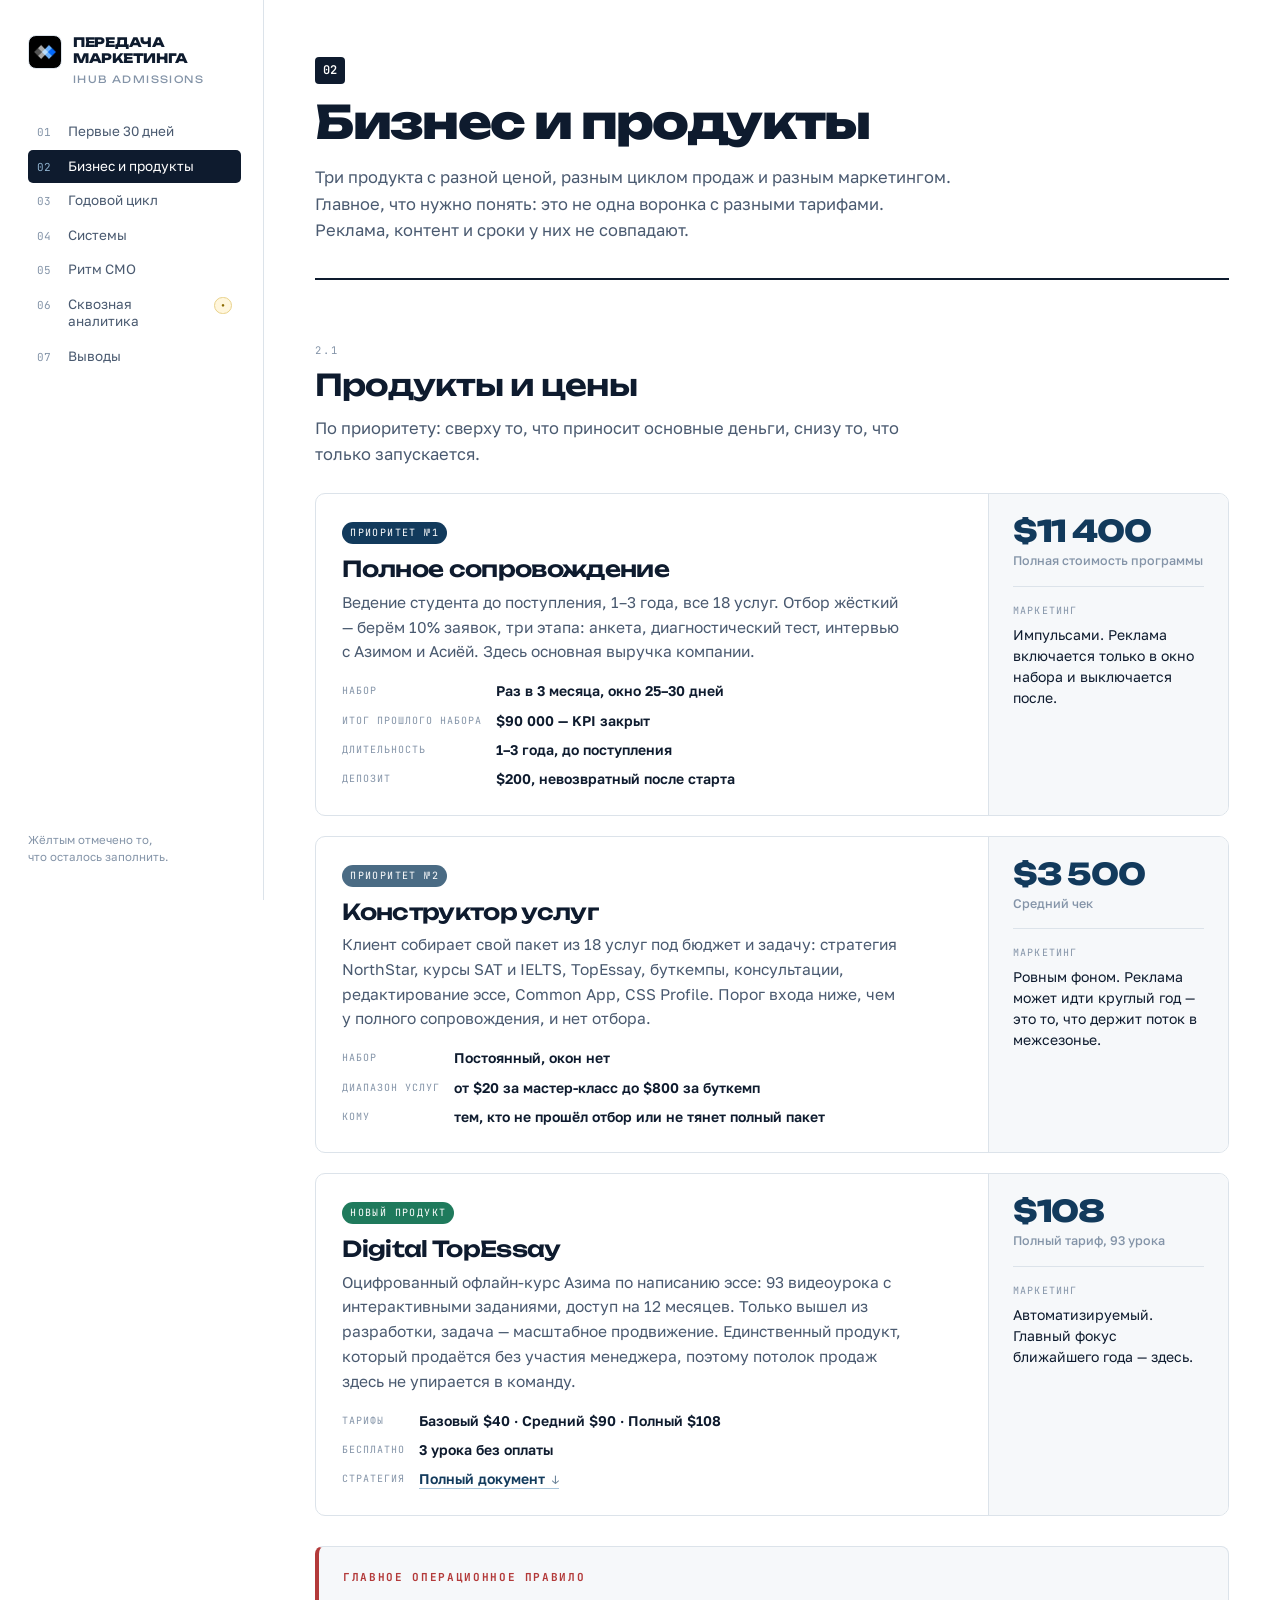
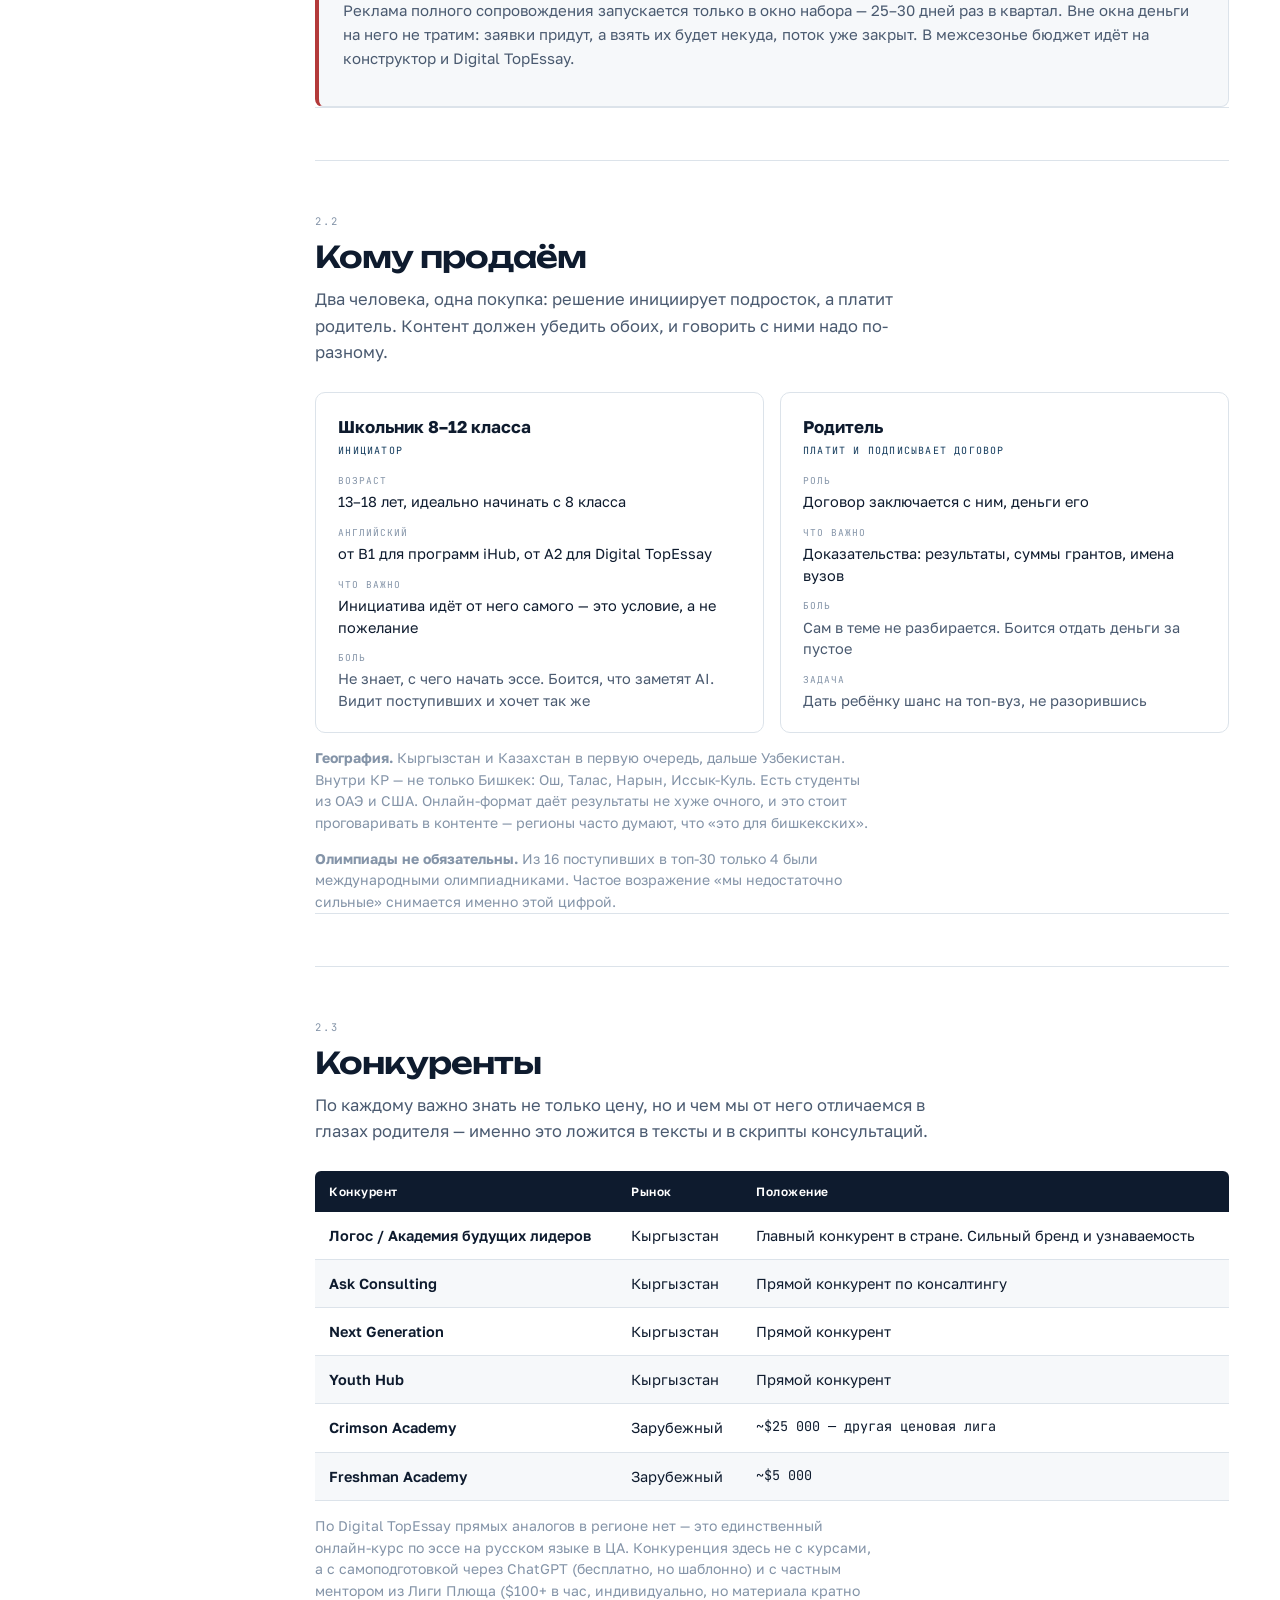
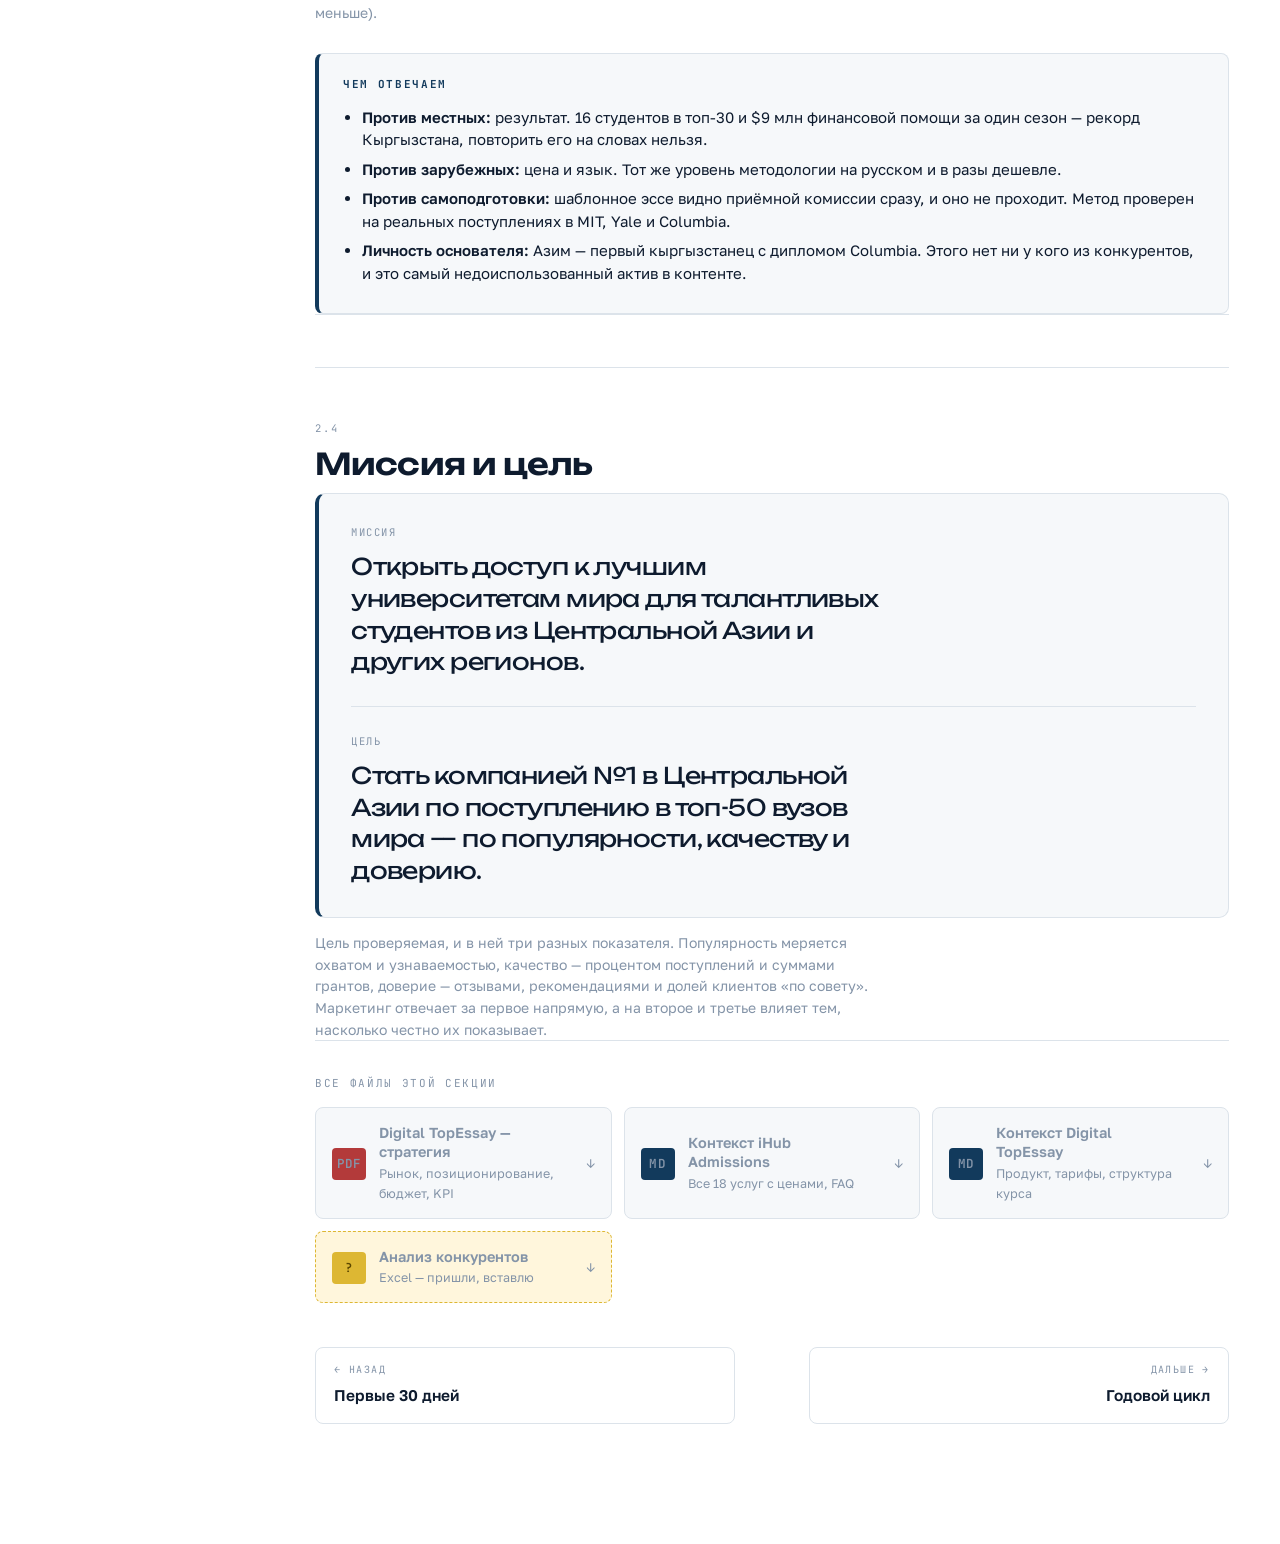
==== pages/2-biznes.html @ f63b1a0d "init commit" ====
<!DOCTYPE html>
<html lang="ru">
<head>
<meta charset="utf-8">
<meta name="viewport" content="width=device-width, initial-scale=1">
<title>Бизнес и продукты — Передача маркетинга iHub</title>
<link rel="preconnect" href="https://fonts.googleapis.com">
<link rel="preconnect" href="https://fonts.gstatic.com" crossorigin>
<link href="https://fonts.googleapis.com/css2?family=Unbounded:wght@400;600;800&family=Golos+Text:wght@400;500;600;700&family=JetBrains+Mono:wght@400;600&display=swap" rel="stylesheet">
<link rel="stylesheet" href="../assets/style.css">
</head>
<body>
<div class="shell">
<aside class="rail" id="rail"></aside>
<main>
<header class="pagehead">
  <span class="sec-num">02</span>
  <h1>Бизнес и продукты</h1>
  <p>Три продукта с разной ценой, разным циклом продаж и разным маркетингом. Главное, что нужно понять: это не одна воронка с разными тарифами. Реклама, контент и сроки у них не совпадают.</p>
</header>

<section class="sub">
  <p class="sub-eyebrow">2.1</p>
  <h2>Продукты и цены</h2>
  <p class="lede">По приоритету: сверху то, что приносит основные деньги, снизу то, что только запускается.</p>

  <div class="prods">

    <article class="prod">
      <div class="prod-main">
        <span class="prod-rank">Приоритет №1</span>
        <h3>Полное сопровождение</h3>
        <p class="prod-what">Ведение студента до поступления, 1–3 года, все 18 услуг. Отбор жёсткий — берём 10% заявок, три этапа: анкета, диагностический тест, интервью с Азимом и Асиёй. Здесь основная выручка компании.</p>
        <dl>
          <dt>Набор</dt><dd>Раз в 3 месяца, окно 25–30 дней</dd>
          <dt>Итог прошлого набора</dt><dd>$90 000 — KPI закрыт</dd>
          <dt>Длительность</dt><dd>1–3 года, до поступления</dd>
          <dt>Депозит</dt><dd>$200, невозвратный после старта</dd>
        </dl>
      </div>
      <aside class="prod-side">
        <div class="prod-price">$11 400<small>Полная стоимость программы</small></div>
        <hr>
        <span class="lbl">Маркетинг</span>
        <p>Импульсами. Реклама включается только в окно набора и выключается после.</p>
      </aside>
    </article>

    <article class="prod">
      <div class="prod-main">
        <span class="prod-rank two">Приоритет №2</span>
        <h3>Конструктор услуг</h3>
        <p class="prod-what">Клиент собирает свой пакет из 18 услуг под бюджет и задачу: стратегия NorthStar, курсы SAT и IELTS, TopEssay, буткемпы, консультации, редактирование эссе, Common App, CSS Profile. Порог входа ниже, чем у полного сопровождения, и нет отбора.</p>
        <dl>
          <dt>Набор</dt><dd>Постоянный, окон нет</dd>
          <dt>Диапазон услуг</dt><dd>от $20 за мастер-класс до $800 за буткемп</dd>
          <dt>Кому</dt><dd>тем, кто не прошёл отбор или не тянет полный пакет</dd>
        </dl>
      </div>
      <aside class="prod-side">
        <div class="prod-price">$3 500<small>Средний чек</small></div>
        <hr>
        <span class="lbl">Маркетинг</span>
        <p>Ровным фоном. Реклама может идти круглый год — это то, что держит поток в межсезонье.</p>
      </aside>
    </article>

    <article class="prod">
      <div class="prod-main">
        <span class="prod-rank three">Новый продукт</span>
        <h3>Digital TopEssay</h3>
        <p class="prod-what">Оцифрованный офлайн-курс Азима по написанию эссе: 93 видеоурока с интерактивными заданиями, доступ на 12 месяцев. Только вышел из разработки, задача — масштабное продвижение. Единственный продукт, который продаётся без участия менеджера, поэтому потолок продаж здесь не упирается в команду.</p>
        <dl>
          <dt>Тарифы</dt><dd>Базовый $40 · Средний $90 · Полный $108</dd>
          <dt>Бесплатно</dt><dd>3 урока без оплаты</dd>
          <dt>Стратегия</dt><dd><a class="fl" href="../files/docs/Digital_Top_Essay_Marketing_Strategy.pdf" download>Полный документ</a></dd>
        </dl>
      </div>
      <aside class="prod-side">
        <div class="prod-price">$108<small>Полный тариф, 93 урока</small></div>
        <hr>
        <span class="lbl">Маркетинг</span>
        <p>Автоматизируемый. Главный фокус ближайшего года — здесь.</p>
      </aside>
    </article>

  </div>

  <div class="callout">
    <h4>Главное операционное правило</h4>
    <p>Реклама полного сопровождения запускается только в окно набора — 25–30 дней раз в квартал. Вне окна деньги на него не тратим: заявки придут, а взять их будет некуда, поток уже закрыт. В межсезонье бюджет идёт на конструктор и Digital TopEssay.</p>
  </div>
</section>

<section class="sub">
  <p class="sub-eyebrow">2.2</p>
  <h2>Кому продаём</h2>
  <p class="lede">Два человека, одна покупка: решение инициирует подросток, а платит родитель. Контент должен убедить обоих, и говорить с ними надо по-разному.</p>

  <div class="aud">
    <div class="aud-card">
      <h4>Школьник 8–12 класса</h4>
      <p class="aud-role">Инициатор</p>
      <dl>
        <dt>Возраст</dt><dd>13–18 лет, идеально начинать с 8 класса</dd>
        <dt>Английский</dt><dd>от B1 для программ iHub, от A2 для Digital TopEssay</dd>
        <dt>Что важно</dt><dd>Инициатива идёт от него самого — это условие, а не пожелание</dd>
        <dt>Боль</dt><dd><em>Не знает, с чего начать эссе. Боится, что заметят AI. Видит поступивших и хочет так же</em></dd>
      </dl>
    </div>

    <div class="aud-card">
      <h4>Родитель</h4>
      <p class="aud-role">Платит и подписывает договор</p>
      <dl>
        <dt>Роль</dt><dd>Договор заключается с ним, деньги его</dd>
        <dt>Что важно</dt><dd>Доказательства: результаты, суммы грантов, имена вузов</dd>
        <dt>Боль</dt><dd><em>Сам в теме не разбирается. Боится отдать деньги за пустое</em></dd>
        <dt>Задача</dt><dd><em>Дать ребёнку шанс на топ-вуз, не разорившись</em></dd>
      </dl>
    </div>

  </div>

  <p class="note"><b>География.</b> Кыргызстан и Казахстан в первую очередь, дальше Узбекистан. Внутри КР — не только Бишкек: Ош, Талас, Нарын, Иссык-Куль. Есть студенты из ОАЭ и США. Онлайн-формат даёт результаты не хуже очного, и это стоит проговаривать в контенте — регионы часто думают, что «это для бишкекских».</p>

  <p class="note"><b>Олимпиады не обязательны.</b> Из 16 поступивших в топ-30 только 4 были международными олимпиадниками. Частое возражение «мы недостаточно сильные» снимается именно этой цифрой.</p>
</section>

<section class="sub">
  <p class="sub-eyebrow">2.3</p>
  <h2>Конкуренты</h2>
  <p class="lede">По каждому важно знать не только цену, но и чем мы от него отличаемся в глазах родителя — именно это ложится в тексты и в скрипты консультаций.</p>

  <table class="tbl">
    <thead><tr><th>Конкурент</th><th>Рынок</th><th>Положение</th></tr></thead>
    <tbody>
      <tr><td>Логос / Академия будущих лидеров</td><td>Кыргызстан</td><td>Главный конкурент в стране. Сильный бренд и узнаваемость</td></tr>
      <tr><td>Ask Consulting</td><td>Кыргызстан</td><td>Прямой конкурент по консалтингу</td></tr>
      <tr><td>Next Generation</td><td>Кыргызстан</td><td>Прямой конкурент</td></tr>
      <tr><td>Youth Hub</td><td>Кыргызстан</td><td>Прямой конкурент</td></tr>
      <tr><td>Crimson Academy</td><td>Зарубежный</td><td class="mono">~$25 000 — другая ценовая лига</td></tr>
      <tr><td>Freshman Academy</td><td>Зарубежный</td><td class="mono">~$5 000</td></tr>
    </tbody>
  </table>

  <p class="note">По Digital TopEssay прямых аналогов в регионе нет — это единственный онлайн-курс по эссе на русском языке в ЦА. Конкуренция здесь не с курсами, а с самоподготовкой через ChatGPT (бесплатно, но шаблонно) и с частным ментором из Лиги Плюща ($100+ в час, индивидуально, но материала кратно меньше).</p>

  <div class="callout ask">
    <h4>Чем отвечаем</h4>
    <ul>
      <li><b>Против местных:</b> результат. 16 студентов в топ-30 и $9 млн финансовой помощи за один сезон — рекорд Кыргызстана, повторить его на словах нельзя.</li>
      <li><b>Против зарубежных:</b> цена и язык. Тот же уровень методологии на русском и в разы дешевле.</li>
      <li><b>Против самоподготовки:</b> шаблонное эссе видно приёмной комиссии сразу, и оно не проходит. Метод проверен на реальных поступлениях в MIT, Yale и Columbia.</li>
      <li><b>Личность основателя:</b> Азим — первый кыргызстанец с дипломом Columbia. Этого нет ни у кого из конкурентов, и это самый недоиспользованный актив в контенте.</li>
    </ul>
  </div>
</section>

<section class="sub">
  <p class="sub-eyebrow">2.4</p>
  <h2>Миссия и цель</h2>

  <div class="mission">
    <span class="lbl">Миссия</span>
    <p>Открыть доступ к лучшим университетам мира для талантливых студентов из Центральной Азии и других регионов.</p>
    <span class="lbl">Цель</span>
    <p>Стать компанией №1 в Центральной Азии по поступлению в топ-50 вузов мира — по популярности, качеству и доверию.</p>
  </div>

  <p class="note">Цель проверяемая, и в ней три разных показателя. Популярность меряется охватом и узнаваемостью, качество — процентом поступлений и суммами грантов, доверие — отзывами, рекомендациями и долей клиентов «по совету». Маркетинг отвечает за первое напрямую, а на второе и третье влияет тем, насколько честно их показывает.</p>
</section>

<div class="files">
  <p class="files-head">Все файлы этой секции</p>
  <div class="file-grid">
    <a class="file-card" href="../files/docs/Digital_Top_Essay_Marketing_Strategy.pdf" download>
      <span class="file-ext pdf">pdf</span>
      <span><b>Digital TopEssay — стратегия</b><span>Рынок, позиционирование, бюджет, KPI</span></span>
      <span class="file-arrow">↓</span>
    </a>
    <a class="file-card" href="../files/docs/iHub_Admissions_Context.md" download>
      <span class="file-ext">md</span>
      <span><b>Контекст iHub Admissions</b><span>Все 18 услуг с ценами, FAQ</span></span>
      <span class="file-arrow">↓</span>
    </a>
    <a class="file-card" href="../files/docs/Digital_TopEssay_Context.md" download>
      <span class="file-ext">md</span>
      <span><b>Контекст Digital TopEssay</b><span>Продукт, тарифы, структура курса</span></span>
      <span class="file-arrow">↓</span>
    </a>
    <span class="file-card missing">
      <span class="file-ext">?</span>
      <span><b>Анализ конкурентов</b><span>Excel — пришли, вставлю</span></span>
      <span class="file-arrow">↓</span>
    </span>
  </div>
</div>

<div class="pagenav" id="pagenav"></div>
</main>
</div>
<script src="../assets/nav.js"></script>
</body>
</html>
---- assets/style.css ----
:root{
  --paper:#FFFFFF;
  --paper-card:#F6F8FA;
  --ink:#0E1B2E;
  --ink-soft:#4A5A70;
  --ink-faint:#8494A8;
  --rule:#DCE3EA;
  --signal:#F2B705;
  --signal-bg:#FFF6DC;
  --deep:#123A5C;
  --stop:#B33A3A;
  --ok:#1F7A5C;
}
*{box-sizing:border-box}
html{scroll-behavior:smooth}
body{
  margin:0;
  background:var(--paper);
  color:var(--ink);
  font-family:"Golos Text",system-ui,sans-serif;
  font-size:16px;
  line-height:1.6;
  -webkit-font-smoothing:antialiased;
}
@media (prefers-reduced-motion:reduce){html{scroll-behavior:auto}*{transition:none!important}}

/* ---------- layout ---------- */
.shell{display:grid;grid-template-columns:264px minmax(0,1fr);gap:0;max-width:1320px;margin:0 auto}

/* ---------- rail ---------- */
.rail{
  position:sticky;top:0;align-self:start;height:100vh;
  padding:34px 22px 34px 28px;
  border-right:1px solid var(--rule);
  display:flex;flex-direction:column;
}
.rail-mark{display:flex;align-items:flex-start;gap:11px}
.rail-logo{
  width:34px;height:34px;border-radius:8px;flex:none;margin-top:1px;
  border:1px solid var(--rule);
  background-color:var(--paper-card);
  background-image:url("[data-uri]");
  background-size:cover;background-position:center;background-repeat:no-repeat;
}
.rail-word{
  font-family:"Unbounded",sans-serif;font-weight:800;font-size:13px;
  letter-spacing:-.02em;line-height:1.25;text-transform:uppercase;min-width:0;
}
.rail-word span{display:block;color:var(--ink-faint);font-weight:400;font-size:10px;letter-spacing:.14em;margin-top:6px}
.rail-nav{margin-top:30px;display:flex;flex-direction:column;gap:1px;overflow-y:auto}
.rail-nav a{
  display:grid;grid-template-columns:22px 1fr auto;align-items:baseline;gap:9px;
  padding:8px 9px;border-radius:5px;text-decoration:none;color:var(--ink-soft);
  font-size:13.5px;line-height:1.3;transition:background .15s,color .15s;
}
.rail-nav a:hover{background:#EDF1F5;color:var(--ink)}
.rail-nav a.on{background:var(--ink);color:#fff}
.rail-nav a.on .rn-num{color:#8FB2CE}
.rail-nav a.on .rn-todo{background:var(--signal);color:var(--ink)}
.rn-num{font-family:"JetBrains Mono",monospace;font-size:11px;color:var(--ink-faint)}
.rn-todo{
  font-family:"JetBrains Mono",monospace;font-size:10px;font-weight:600;
  background:var(--signal-bg);color:#8A6A00;border:1px solid #E8D18A;
  padding:1px 5px;border-radius:20px;white-space:nowrap;
}
.rail-foot{margin-top:auto;padding-top:20px;font-size:11.5px;color:var(--ink-faint);line-height:1.5}

/* ---------- main ---------- */
main{padding:0 clamp(20px,4vw,64px) 120px;min-width:0}

/* ---------- masthead ---------- */
.masthead{padding:64px 0 40px;border-bottom:2px solid var(--ink)}
.eyebrow{
  font-family:"JetBrains Mono",monospace;font-size:11px;letter-spacing:.18em;
  text-transform:uppercase;color:var(--ink-faint);
}
.masthead h1{
  font-family:"Unbounded",sans-serif;font-weight:800;
  font-size:clamp(30px,5.2vw,58px);line-height:1.02;letter-spacing:-.035em;
  margin:16px 0 0;max-width:16ch;
}
.masthead h1 em{font-style:normal;color:var(--deep)}
.masthead-lede{margin:22px 0 0;max-width:62ch;font-size:17px;color:var(--ink-soft)}
.meta{
  margin-top:34px;display:flex;flex-wrap:wrap;gap:0;
  border-top:1px solid var(--rule);
}
.meta div{
  flex:1 1 150px;padding:14px 18px 4px 0;
}
.meta dt{font-family:"JetBrains Mono",monospace;font-size:10px;letter-spacing:.14em;text-transform:uppercase;color:var(--ink-faint)}
.meta dd{margin:5px 0 0;font-weight:600;font-size:14.5px}

/* ---------- sections ---------- */
section{padding:66px 0;border-bottom:1px solid var(--rule)}
.sec-head{display:flex;align-items:flex-start;gap:18px;margin-bottom:12px}
.sec-num{
  font-family:"JetBrains Mono",monospace;font-size:12px;font-weight:600;
  color:#fff;background:var(--ink);border-radius:4px;padding:4px 8px;margin-top:8px;flex:none;
}
.sec-head h2{
  font-family:"Unbounded",sans-serif;font-weight:600;
  font-size:clamp(23px,3.2vw,34px);line-height:1.12;letter-spacing:-.03em;margin:0;
}
.sec-sub{max-width:64ch;color:var(--ink-soft);margin:0 0 40px 62px;font-size:16.5px}
@media(max-width:640px){.sec-sub{margin-left:0}}

/* ---------- weeks ---------- */
.weeks{border-top:1px solid var(--rule)}
.week{
  display:grid;grid-template-columns:132px minmax(0,1fr);gap:28px;
  padding:30px 0;border-bottom:1px solid var(--rule);
}
.week-tag{position:sticky;top:34px;align-self:start}
.week-tag b{
  display:block;font-family:"Unbounded",sans-serif;font-weight:800;
  font-size:34px;line-height:1;letter-spacing:-.04em;color:var(--deep);
}
.week-tag span{
  display:block;margin-top:6px;font-family:"JetBrains Mono",monospace;
  font-size:10.5px;letter-spacing:.12em;text-transform:uppercase;color:var(--ink-faint);
}
.week h3{
  font-family:"Golos Text",sans-serif;font-weight:700;font-size:20px;
  letter-spacing:-.01em;margin:0 0 4px;
}
.week-goal{margin:0 0 18px;color:var(--ink-soft);font-size:15.5px}
.task{
  display:grid;grid-template-columns:20px minmax(0,1fr);gap:12px;
  padding:11px 0;border-top:1px dotted var(--rule);
}
.task:first-of-type{border-top:1px solid var(--rule)}
.box{
  width:15px;height:15px;border:1.5px solid var(--ink-faint);border-radius:3px;
  margin-top:5px;background:var(--paper-card);
}
.task b{display:block;font-weight:600;font-size:15.5px;line-height:1.45}
.task p{margin:3px 0 0;font-size:14.5px;color:var(--ink-soft);line-height:1.5}

/* ---------- callouts ---------- */
.callout{
  margin:30px 0 0;padding:22px 24px;border-radius:8px;
  background:var(--paper-card);border:1px solid var(--rule);
  border-left:4px solid var(--stop);
}
.callout.ask{border-left-color:var(--deep)}
.callout h4{
  font-family:"JetBrains Mono",monospace;font-size:11px;letter-spacing:.15em;
  text-transform:uppercase;margin:0 0 12px;color:var(--stop);
}
.callout.ask h4{color:var(--deep)}
.callout ul{margin:0;padding-left:19px}
.callout li{margin:7px 0;font-size:15px;line-height:1.5}
.callout li b{font-weight:600}
.callout>p{margin:0 0 14px;font-size:15px;color:var(--ink-soft)}

/* ---------- who-to-ask table ---------- */
.ask-table{width:100%;border-collapse:collapse;margin-top:4px;font-size:14.5px}
.ask-table th{
  text-align:left;font-family:"JetBrains Mono",monospace;font-size:10px;
  letter-spacing:.13em;text-transform:uppercase;color:var(--ink-faint);
  font-weight:400;padding:0 12px 8px 0;border-bottom:1px solid var(--rule);
}
.ask-table td{padding:10px 12px 10px 0;border-bottom:1px dotted var(--rule);vertical-align:top}
.ask-table td:first-child{font-weight:600;width:44%}

/* ---------- downloads ---------- */
.files{margin:34px 0 0}
.files-head{
  font-family:"JetBrains Mono",monospace;font-size:11px;letter-spacing:.15em;
  text-transform:uppercase;color:var(--ink-faint);margin:0 0 14px;
}
.file-grid{display:grid;grid-template-columns:repeat(auto-fill,minmax(268px,1fr));gap:12px}
.file-card{
  display:grid;grid-template-columns:34px minmax(0,1fr) 20px;align-items:center;gap:13px;
  padding:14px 16px;border:1px solid var(--rule);border-radius:8px;
  background:var(--paper-card);text-decoration:none;color:var(--ink);
  transition:border-color .15s,background .15s,transform .15s;
}
.file-card:hover{border-color:var(--deep);background:#fff;transform:translateY(-1px)}
.file-ext{
  font-family:"JetBrains Mono",monospace;font-size:9.5px;font-weight:600;
  text-transform:uppercase;color:#fff;background:var(--deep);
  border-radius:4px;padding:6px 0;text-align:center;letter-spacing:.03em;
}
.file-ext.img{background:#1F7A5C}
.file-ext.sheet{background:#2E6E3F}
.file-ext.pdf{background:#B33A3A}
.file-card b{display:block;font-weight:600;font-size:14.5px;line-height:1.3}
.file-card span{display:block;font-size:12.5px;color:var(--ink-faint);margin-top:2px}
.file-arrow{font-size:15px;color:var(--ink-faint);text-align:right}
.file-card:hover .file-arrow{color:var(--deep)}
.file-card.missing{border-style:dashed;border-color:#DDB733;background:var(--signal-bg);pointer-events:none}
.file-card.missing .file-ext{background:#DDB733;color:#5C4700}

/* ---------- shots ---------- */
.shots{display:grid;grid-template-columns:repeat(auto-fill,minmax(300px,1fr));gap:20px;margin-top:16px}
.shot{border:1px solid var(--rule);border-radius:8px;overflow:hidden;background:var(--paper-card)}
.shot img{display:block;width:100%;height:auto}
.shot-empty{
  aspect-ratio:16/10;display:flex;align-items:center;justify-content:center;
  background:var(--signal-bg);border-bottom:1px dashed #DDB733;
  font-family:"JetBrains Mono",monospace;font-size:11.5px;color:#8A6A00;text-align:center;padding:16px;
}
.shot-cap{padding:12px 14px}
.shot-cap b{display:block;font-size:14.5px;font-weight:600}
.shot-cap span{display:block;font-size:13px;color:var(--ink-soft);margin-top:3px;line-height:1.45}

/* ---------- placeholder ---------- */
.fill{
  background:var(--signal-bg);border:1px dashed #DDB733;border-radius:4px;
  padding:1px 7px;font-family:"JetBrains Mono",monospace;font-size:12.5px;
  color:#7A5D00;white-space:nowrap;
}

/* ---------- coming ---------- */
.coming{
  padding:40px 0 10px;color:var(--ink-faint);font-size:15px;
}
.coming ol{margin:14px 0 0;padding-left:20px;columns:2;column-gap:40px}
.coming li{margin:6px 0;break-inside:avoid}
@media(max-width:760px){.coming ol{columns:1}}

@media(max-width:900px){
  .shell{grid-template-columns:1fr}
  .rail{position:static;height:auto;border-right:0;border-bottom:1px solid var(--rule)}
  .rail-nav{max-height:none}
  .week{grid-template-columns:1fr;gap:14px}
  .week-tag{position:static;display:flex;align-items:baseline;gap:10px}
  .week-tag b{font-size:26px}
  .week-tag span{margin-top:0}
}
a:focus-visible,.rail-nav a:focus-visible{outline:2.5px solid var(--deep);outline-offset:2px}

/* ---------- page footer nav ---------- */
.pagenav{display:flex;justify-content:space-between;gap:16px;padding:44px 0 0;flex-wrap:wrap}
.pagenav a{
  display:block;max-width:46%;text-decoration:none;color:var(--ink);
  border:1px solid var(--rule);border-radius:8px;padding:14px 18px;
  transition:border-color .15s,transform .15s;flex:1 1 220px;
}
.pagenav a:hover{border-color:var(--deep);transform:translateY(-1px)}
.pagenav a span{
  display:block;font-family:"JetBrains Mono",monospace;font-size:10px;
  letter-spacing:.14em;text-transform:uppercase;color:var(--ink-faint);margin-bottom:5px;
}
.pagenav a b{font-family:"Golos Text",sans-serif;font-weight:600;font-size:15.5px}
.pagenav .nx{text-align:right;margin-left:auto}
@media(max-width:640px){.pagenav a{max-width:100%}}

/* ---------- page header (inner pages) ---------- */
.pagehead{padding:56px 0 34px;border-bottom:2px solid var(--ink);margin-bottom:10px}
.pagehead .sec-num{display:inline-block;margin:0 0 14px}
.pagehead h1{
  font-family:"Unbounded",sans-serif;font-weight:800;
  font-size:clamp(27px,4.4vw,46px);line-height:1.05;letter-spacing:-.035em;margin:0;max-width:18ch;
}
.pagehead p{margin:18px 0 0;max-width:64ch;font-size:16.5px;color:var(--ink-soft)}

/* ---------- draft state ---------- */
.draft{
  margin:44px 0;padding:30px 28px;border:1px dashed #DDB733;border-radius:10px;
  background:var(--signal-bg);
}
.draft h4{
  font-family:"JetBrains Mono",monospace;font-size:11px;letter-spacing:.15em;
  text-transform:uppercase;margin:0 0 12px;color:#8A6A00;
}
.draft p{margin:0 0 12px;font-size:15.5px;color:#5C4700;max-width:60ch}
.draft ul{margin:0;padding-left:19px}
.draft li{margin:6px 0;font-size:15px;color:#5C4700}


/* ---------- inline file links ---------- */
.fl{
  display:inline;color:var(--deep);text-decoration:none;
  border-bottom:1.5px solid #A8C4DA;padding-bottom:.5px;font-weight:600;
  transition:border-color .15s,background .15s;
}
.fl:hover{border-bottom-color:var(--deep);background:#EAF2F8}
.fl::after{
  content:" ↓";font-family:"JetBrains Mono",monospace;font-size:.82em;
  opacity:.65;letter-spacing:-.02em;
}
.fl.soon{
  color:#8A6A00;border-bottom:1.5px dashed #DDB733;cursor:default;
}
.fl.soon:hover{background:var(--signal-bg)}
.fl.soon::after{content:" ·"}

/* ---------- product cards ---------- */
.prods{display:grid;gap:20px;margin-top:8px}
.prod{
  display:grid;grid-template-columns:minmax(0,1fr) 240px;gap:0;
  border:1px solid var(--rule);border-radius:10px;overflow:hidden;background:#fff;
}
.prod-main{padding:24px 26px}
.prod-side{background:var(--paper-card);border-left:1px solid var(--rule);padding:22px 24px}
.prod-rank{
  font-family:"JetBrains Mono",monospace;font-size:10px;letter-spacing:.14em;
  text-transform:uppercase;color:#fff;background:var(--deep);
  display:inline-block;padding:3px 8px;border-radius:20px;margin-bottom:12px;
}
.prod-rank.two{background:#4A6B84}
.prod-rank.three{background:var(--ok)}
.prod h3{
  font-family:"Unbounded",sans-serif;font-weight:600;font-size:22px;
  letter-spacing:-.03em;margin:0 0 8px;line-height:1.15;
}
.prod-what{margin:0 0 16px;color:var(--ink-soft);font-size:15.5px;max-width:56ch}
.prod dl{margin:0;display:grid;grid-template-columns:auto 1fr;gap:7px 14px;font-size:14px}
.prod dt{font-family:"JetBrains Mono",monospace;font-size:10px;letter-spacing:.1em;text-transform:uppercase;color:var(--ink-faint);padding-top:3px}
.prod dd{margin:0;font-weight:600}
.prod-price{
  font-family:"Unbounded",sans-serif;font-weight:800;font-size:30px;
  letter-spacing:-.04em;line-height:1;color:var(--deep);
}
.prod-price small{display:block;font-family:"Golos Text",sans-serif;font-weight:500;font-size:12.5px;color:var(--ink-faint);letter-spacing:0;margin-top:6px;line-height:1.4}
.prod-side hr{border:0;border-top:1px solid var(--rule);margin:16px 0}
.prod-side .lbl{font-family:"JetBrains Mono",monospace;font-size:10px;letter-spacing:.12em;text-transform:uppercase;color:var(--ink-faint);display:block;margin-bottom:5px}
.prod-side p{margin:0;font-size:14px;line-height:1.5}
@media(max-width:820px){.prod{grid-template-columns:1fr}.prod-side{border-left:0;border-top:1px solid var(--rule)}}

/* ---------- generic table ---------- */
.tbl{width:100%;border-collapse:collapse;font-size:14.5px;margin-top:10px}
.tbl th{
  text-align:left;background:var(--ink);color:#fff;font-weight:600;font-size:12px;
  letter-spacing:.04em;padding:11px 14px;
}
.tbl th:first-child{border-radius:6px 0 0 0}
.tbl th:last-child{border-radius:0 6px 0 0}
.tbl td{padding:12px 14px;border-bottom:1px solid var(--rule);vertical-align:top}
.tbl tbody tr:nth-child(even){background:var(--paper-card)}
.tbl td:first-child{font-weight:600}
.tbl .mono{font-family:"JetBrains Mono",monospace;font-size:13.5px;white-space:nowrap}

/* ---------- audience ---------- */
.aud{display:grid;grid-template-columns:repeat(auto-fit,minmax(260px,1fr));gap:16px;margin-top:8px}
.aud-card{border:1px solid var(--rule);border-radius:10px;padding:20px 22px;background:#fff}
.aud-card h4{font-family:"Golos Text",sans-serif;font-size:17px;font-weight:700;margin:0 0 3px}
.aud-role{font-family:"JetBrains Mono",monospace;font-size:10px;letter-spacing:.12em;text-transform:uppercase;color:var(--deep);margin:0 0 14px}
.aud-card dl{margin:0}
.aud-card dt{font-family:"JetBrains Mono",monospace;font-size:9.5px;letter-spacing:.1em;text-transform:uppercase;color:var(--ink-faint);margin-top:12px}
.aud-card dd{margin:3px 0 0;font-size:14.5px;line-height:1.5}
.aud-card dd em{font-style:normal;color:var(--ink-soft)}

/* ---------- mission ---------- */
.mission{
  border:1px solid var(--rule);border-left:4px solid var(--deep);border-radius:10px;
  padding:30px 32px;background:var(--paper-card);margin-top:8px;
}
.mission .lbl{font-family:"JetBrains Mono",monospace;font-size:10.5px;letter-spacing:.15em;text-transform:uppercase;color:var(--ink-faint);display:block;margin-bottom:10px}
.mission p{
  font-family:"Unbounded",sans-serif;font-weight:400;font-size:clamp(17px,2.4vw,23px);
  line-height:1.38;letter-spacing:-.025em;margin:0;max-width:26ch;
}
.mission p + .lbl{margin-top:28px;padding-top:26px;border-top:1px solid var(--rule)}

/* ---------- sub-sections on inner pages ---------- */
.sub{padding:52px 0 0}
.sub + .sub{border-top:1px solid var(--rule);margin-top:52px}
.sub-eyebrow{
  font-family:"JetBrains Mono",monospace;font-size:10.5px;letter-spacing:.16em;
  text-transform:uppercase;color:var(--ink-faint);margin:0 0 10px;
}
.sub h2{
  font-family:"Unbounded",sans-serif;font-weight:600;font-size:clamp(21px,2.9vw,30px);
  line-height:1.14;letter-spacing:-.03em;margin:0 0 12px;
}
.sub > p.lede{margin:0 0 26px;max-width:64ch;font-size:16.5px;color:var(--ink-soft)}
.note{margin:14px 0 0;font-size:14px;color:var(--ink-faint);max-width:62ch;line-height:1.55}

/* ---------- intake cycle ---------- */
.cycle{margin-top:8px;border:1px solid var(--rule);border-radius:10px;overflow:hidden}
.cyc-row{display:grid;grid-template-columns:150px minmax(0,1fr);gap:0;border-top:1px solid var(--rule)}
.cyc-row:first-child{border-top:0}
.cyc-row.now{background:var(--signal-bg)}
.cyc-when{
  padding:16px 18px;border-right:1px solid var(--rule);background:var(--paper-card);
}
.cyc-row.now .cyc-when{background:#FDF0C7}
.cyc-when b{display:block;font-family:"JetBrains Mono",monospace;font-size:14px;font-weight:600;letter-spacing:-.01em}
.cyc-when span{display:block;font-size:11.5px;color:var(--ink-faint);margin-top:3px}
.cyc-body{padding:16px 20px;display:flex;align-items:center;gap:12px;flex-wrap:wrap}
.cyc-body b{font-size:15.5px;font-weight:600}
.cyc-body p{margin:0;font-size:14.5px;color:var(--ink-soft);flex:1 1 260px}
.tag-now{
  font-family:"JetBrains Mono",monospace;font-size:9.5px;letter-spacing:.12em;
  text-transform:uppercase;background:var(--signal);color:#4A3900;
  padding:3px 8px;border-radius:20px;font-weight:600;
}

/* ---------- phases ---------- */
.phases{display:grid;grid-template-columns:repeat(auto-fit,minmax(190px,1fr));gap:0;margin-top:8px;border:1px solid var(--rule);border-radius:10px;overflow:hidden}
.phase{padding:20px 22px;border-left:1px solid var(--rule)}
.phase:first-child{border-left:0}
.phase-n{
  font-family:"JetBrains Mono",monospace;font-size:10px;letter-spacing:.14em;
  text-transform:uppercase;color:var(--deep);display:block;margin-bottom:9px;
}
.phase b{display:block;font-size:16px;font-weight:700;margin-bottom:5px;line-height:1.25}
.phase p{margin:0;font-size:14px;color:var(--ink-soft);line-height:1.5}
@media(max-width:820px){.phase{border-left:0;border-top:1px solid var(--rule)}.phase:first-child{border-top:0}}

/* ---------- charts ---------- */
.charts{display:grid;grid-template-columns:repeat(auto-fit,minmax(340px,1fr));gap:20px;margin-top:8px}
.chart-card{border:1px solid var(--rule);border-radius:10px;padding:22px 24px 18px;background:#fff}
.chart-card h4{font-family:"Golos Text",sans-serif;font-size:16px;font-weight:700;margin:0 0 3px}
.chart-card .cap{margin:0 0 16px;font-size:13px;color:var(--ink-faint)}
.chart-card svg{width:100%;height:auto;display:block}
.gl{stroke:var(--rule);stroke-width:1}
.gt{fill:var(--ink-faint);font-family:"JetBrains Mono",monospace;font-size:10px}
.xt{fill:var(--ink-soft);font-family:"Golos Text",sans-serif;font-size:11px;font-weight:500}
.bar{fill:var(--deep)}
.bar.hi{fill:var(--ok)}
.bv{fill:var(--ink);font-family:"JetBrains Mono",monospace;font-size:10.5px;font-weight:600}
.ln{fill:none;stroke:var(--ok);stroke-width:2.5;stroke-linejoin:round;stroke-linecap:round}
.dot{fill:#fff;stroke:var(--ok);stroke-width:2.5}

/* ---------- seasonality index ---------- */
.idx{display:grid;grid-template-columns:repeat(auto-fit,minmax(150px,1fr));gap:14px;margin-top:8px}
.idx-card{border:1px solid var(--rule);border-radius:10px;padding:18px 20px;background:#fff;text-align:center}
.idx-card.best{border-color:var(--ok);background:#F1F9F5}
.idx-card.worst{border-color:#D9A0A0;background:#FDF3F3}
.idx-season{font-family:"JetBrains Mono",monospace;font-size:10.5px;letter-spacing:.14em;text-transform:uppercase;color:var(--ink-faint);display:block;margin-bottom:10px}
.idx-val{font-family:"Unbounded",sans-serif;font-weight:800;font-size:33px;letter-spacing:-.04em;line-height:1;color:var(--deep)}
.idx-card.best .idx-val{color:var(--ok)}
.idx-card.worst .idx-val{color:var(--stop)}
.idx-note{display:block;margin-top:9px;font-size:12.5px;color:var(--ink-soft);line-height:1.4}

/* ---------- tile grid ---------- */
.grp{padding:46px 0 0}
.grp + .grp{margin-top:10px}
.grp-head{display:flex;align-items:baseline;gap:12px;margin-bottom:18px}
.grp-head h2{
  font-family:"Unbounded",sans-serif;font-weight:600;font-size:clamp(18px,2.4vw,24px);
  letter-spacing:-.03em;margin:0;
}
.grp-count{font-family:"JetBrains Mono",monospace;font-size:11px;color:var(--ink-faint)}

.tiles{padding-bottom: 30px; display:grid;grid-template-columns:repeat(auto-fill,minmax(132px,1fr));gap:12px}
.tile{
  display:flex;flex-direction:column;align-items:center;justify-content:flex-start;
  gap:11px;padding:18px 12px 14px;border:1px solid var(--rule);border-radius:10px;
  background:#fff;text-decoration:none;color:var(--ink);text-align:center;
  transition:border-color .15s,transform .15s,box-shadow .15s;
}
.tile:hover{border-color:var(--deep);transform:translateY(-2px);box-shadow:0 4px 14px rgba(18,58,92,.09)}
.tile-logo{
  width:46px;height:46px;border-radius:9px;display:flex;align-items:center;justify-content:center;
  background:white;border:1px solid var(--rule);overflow:hidden;flex:none;
}
.tile-logo img{width:100%;height:100%;object-fit:contain;padding:6px}
.tile-logo b{
  font-family:"Unbounded",sans-serif;font-weight:800;font-size:15px;
  letter-spacing:-.04em;color:var(--ink-faint);
}
.tile span{font-size:13px;font-weight:600;line-height:1.3}
.tile em{
  font-style:normal;font-family:"JetBrains Mono",monospace;font-size:9.5px;
  color:var(--ink-faint);letter-spacing:.08em;
}
.tile.todo .tile-logo{background: white}
.tile.todo .tile-logo b{color:#B58F13}

/* ---------- detail blocks ---------- */
.details{margin-top:66px;border-top:2px solid var(--ink);padding-top:10px}
.item{padding:38px 0;border-bottom:1px solid var(--rule);scroll-margin-top:24px}
.item:target{background:linear-gradient(90deg,var(--signal-bg),transparent 70%);
  border-radius:8px;padding-left:18px;margin-left:-18px}
.item-head{display:flex;align-items:center;gap:15px;margin-bottom:6px;flex-wrap:wrap}
.item-logo{
  width:44px;height:44px;border-radius:9px;flex:none;background: white;
  border:1px solid var(--rule);display:flex;align-items:center;justify-content:center;overflow:hidden;
}
.item-logo img{width:100%;height:100%;object-fit:contain;padding:6px}
.item-logo b{font-family:"Unbounded",sans-serif;font-weight:800;font-size:15px;letter-spacing:-.04em;color:var(--ink-faint)}
.item-head h3{
  font-family:"Unbounded",sans-serif;font-weight:600;font-size:21px;
  letter-spacing:-.03em;margin:0;line-height:1.15;
}
.item-n{
  font-family:"JetBrains Mono",monospace;font-size:10.5px;letter-spacing:.13em;
  color:#fff;background:var(--ink);padding:3px 8px;border-radius:4px;
}
.item-body{margin-left:59px}
@media(max-width:640px){.item-body{margin-left:0}}
.item-body > p{margin:0 0 14px;font-size:15.5px;max-width:66ch;line-height:1.6}
.item-links{display:flex;flex-wrap:wrap;gap:9px;margin:16px 0}
.lnk{
  display:inline-flex;align-items:center;gap:7px;padding:8px 14px;border-radius:7px;
  border:1px solid var(--rule);background:var(--paper-card);text-decoration:none;
  color:var(--deep);font-size:13.5px;font-weight:600;transition:border-color .15s,background .15s;
}
.lnk:hover{border-color:var(--deep);background:#fff}
.lnk::after{content:"↗";font-family:"JetBrains Mono",monospace;font-size:11px;opacity:.6}
.lnk.dl::after{content:"↓"}
.lnk.wait{border-style:dashed;border-color:#DDB733;background:var(--signal-bg);color:#8A6A00;cursor:default}
.lnk.wait::after{content:"·"}
.watch{
  margin:16px 0 0;padding:14px 18px;border-radius:8px;background:#FDF3F3;
  border-left:3px solid var(--stop);font-size:14.5px;line-height:1.55;
}
.watch b{display:block;font-family:"JetBrains Mono",monospace;font-size:10px;
  letter-spacing:.14em;text-transform:uppercase;color:var(--stop);margin-bottom:6px}
.awaiting{
  margin:6px 0 0;font-family:"JetBrains Mono",monospace;font-size:12.5px;
  color:#8A6A00;background:var(--signal-bg);border:1px dashed #DDB733;
  border-radius:6px;padding:10px 14px;display:inline-block;
}

/* ---------- back to top ---------- */
.totop{
  position:fixed;right:26px;bottom:26px;z-index:40;
  width:46px;height:46px;border-radius:50%;border:1px solid var(--rule);
  background:#fff;color:var(--ink);cursor:pointer;
  display:flex;align-items:center;justify-content:center;
  box-shadow:0 4px 16px rgba(14,27,46,.13);
  opacity:0;visibility:hidden;transform:translateY(10px);
  transition:opacity .22s ease,transform .22s ease,visibility .22s,border-color .15s,background .15s;
}
.totop.on{opacity:1;visibility:visible;transform:translateY(0)}
.totop:hover{border-color:var(--deep);background:var(--paper-card)}
.totop svg{width:17px;height:17px;stroke:currentColor;stroke-width:2.2;fill:none;stroke-linecap:round;stroke-linejoin:round}
.totop:focus-visible{outline:2.5px solid var(--deep);outline-offset:3px}
@media(max-width:900px){.totop{right:16px;bottom:16px;width:42px;height:42px}}
@media (prefers-reduced-motion:reduce){.totop{transition:opacity .01s}}

/* ---------- external tiles ---------- */
.tile[target="_blank"] em::after{content:" ↗";opacity:.55}

/* ---------- lightbox ---------- */
.shot img{cursor:zoom-in}
.lb{
  position:fixed;inset:0;z-index:100;display:flex;flex-direction:column;
  align-items:center;justify-content:center;gap:14px;padding:26px;
  background:rgba(8,15,26,.88);backdrop-filter:blur(3px);
  opacity:0;visibility:hidden;transition:opacity .18s ease,visibility .18s;
  cursor:zoom-out;
}
.lb.on{opacity:1;visibility:visible}
.lb img{
  max-width:min(1500px,94vw);max-height:86vh;width:auto;height:auto;
  border-radius:8px;box-shadow:0 20px 60px rgba(0,0,0,.5);background:#fff;
  transform:scale(.985);transition:transform .18s ease;
}
.lb.on img{transform:scale(1)}
.lb-cap{
  color:#E4EAF1;font-family:"Golos Text",sans-serif;font-size:14px;
  max-width:76ch;text-align:center;line-height:1.5;margin:0;
}
.lb-close{
  position:absolute;top:18px;right:20px;width:40px;height:40px;border-radius:50%;
  border:1px solid rgba(255,255,255,.28);background:rgba(255,255,255,.1);
  color:#fff;font-size:21px;line-height:1;cursor:pointer;
  display:flex;align-items:center;justify-content:center;transition:background .15s;
}
.lb-close:hover{background:rgba(255,255,255,.22)}
.lb-close:focus-visible{outline:2.5px solid #fff;outline-offset:2px}
@media (prefers-reduced-motion:reduce){.lb,.lb img{transition:none}}

/* ---------- ритм: календарь месяца ---------- */
.cal{margin:20px 0 0}
.cal-legend{display:flex;flex-wrap:wrap;gap:9px 20px;margin:0 0 15px}
.cal-key{display:flex;align-items:center;gap:8px;font-size:13px;color:var(--ink-soft)}
.cal-key i{width:11px;height:11px;border-radius:3px;display:block;flex:none}
.k-mtg{background:var(--deep)}
.k-shoot{background:var(--ok)}
.k-dl{background:var(--stop)}
.k-key{background:var(--signal)}
.cal-wrap{position:relative}
.cal-grid{display:grid;grid-template-columns:repeat(7,minmax(0,1fr));gap:6px}
.cal-wd{
  font-family:"JetBrains Mono",monospace;font-size:10.5px;letter-spacing:.1em;
  text-transform:uppercase;color:var(--ink-faint);text-align:center;padding-bottom:5px;
}
.cal-day{
  position:relative;aspect-ratio:1/1;min-height:60px;
  border:1px solid var(--rule);border-radius:9px;background:var(--paper-card);
  padding:9px 9px 8px;display:flex;flex-direction:column;justify-content:space-between;
  transition:border-color .14s,box-shadow .14s,transform .14s,background .14s;
}
.cal-day.has{background:var(--paper);cursor:pointer}
.cal-day.has:hover,.cal-day.on{
  border-color:var(--ink);box-shadow:0 8px 20px rgba(14,27,46,.13);transform:translateY(-2px);
}
.cal-day.on{background:var(--paper)}
.cal-day:focus-visible{outline:2px solid var(--deep);outline-offset:2px}
.cal-num{font-family:"JetBrains Mono",monospace;font-size:14px;font-weight:600;color:var(--ink-faint);line-height:1}
.cal-day.has .cal-num{color:var(--ink)}
.cal-dots{display:flex;gap:4px;flex-wrap:wrap;align-items:flex-end}
.cal-dots i{width:9px;height:9px;border-radius:2px;display:block;flex:none}
.cal-pop{
  position:absolute;z-index:40;width:330px;max-width:calc(100vw - 40px);
  background:var(--ink);color:#fff;border-radius:11px;padding:15px 17px;
  box-shadow:0 20px 44px rgba(14,27,46,.3);
  opacity:0;visibility:hidden;transform:translateY(5px);
  transition:opacity .14s,transform .14s,visibility .14s;pointer-events:none;
}
.cal-pop.on{opacity:1;visibility:visible;transform:translateY(0)}
.cal-pop-d{
  font-family:"JetBrains Mono",monospace;font-size:10.5px;letter-spacing:.12em;
  text-transform:uppercase;color:#8FB2CE;margin:0 0 10px;
}
.cal-ev{display:grid;grid-template-columns:9px minmax(0,1fr);gap:10px;padding:11px 0 0;margin-top:11px;border-top:1px solid rgba(255,255,255,.15)}
.cal-ev:first-of-type{border-top:0;margin-top:0;padding-top:0}
.cal-ev i{width:9px;height:9px;border-radius:2px;margin-top:5px;flex:none}
.cal-ev b{display:block;font-size:14.5px;font-weight:600;line-height:1.3}
.cal-ev em{
  font-family:"JetBrains Mono",monospace;font-style:normal;font-size:11px;
  color:var(--signal);margin-left:7px;letter-spacing:.03em;
}
.cal-ev span{display:block;font-size:12.5px;line-height:1.55;color:#C3D2E0;margin-top:4px}
@media(max-width:760px){
  .cal-grid{gap:4px}
  .cal-day{min-height:42px;padding:6px 6px 5px;border-radius:7px}
  .cal-num{font-size:12px}
  .cal-dots i{width:7px;height:7px}
  .cal-pop{width:min(330px,calc(100vw - 32px))}
}
@media (prefers-reduced-motion:reduce){.cal-day,.cal-pop{transition:none}}

/* ---------- выводы: горизонтальные полосы ---------- */
.hbars{display:grid;gap:7px;margin-top:8px}
.hbar{display:grid;grid-template-columns:minmax(112px,168px) minmax(0,1fr) 78px;align-items:center;gap:13px}
.hbar-name{font-size:14px;line-height:1.3;color:var(--ink);overflow-wrap:anywhere}
.hbar-track{height:21px;background:var(--paper-card);border:1px solid var(--rule);border-radius:5px;overflow:hidden}
.hbar-fill{display:block;height:100%;background:var(--deep);border-radius:4px 0 0 4px;min-width:2px}
.hbar.hi .hbar-name{font-weight:600}
.hbar.hi .hbar-fill{background:var(--signal)}
.hbar.dim .hbar-name{color:var(--ink-faint)}
.hbar.dim .hbar-fill{background:var(--ink-faint);opacity:.5}
.hbar-val{
  font-family:"JetBrains Mono",monospace;font-size:12.5px;color:var(--ink-soft);
  text-align:right;white-space:nowrap;
}
.hbar-val b{color:var(--ink);font-weight:600}
.hbars-foot{margin:14px 0 0;font-size:13px;color:var(--ink-faint)}
h3.mini{font-family:"Golos Text",sans-serif;font-size:18px;font-weight:700;margin:34px 0 10px}
h3.mini:first-of-type{margin-top:22px}
@media(max-width:640px){
  .hbar{grid-template-columns:minmax(0,1fr) 66px;gap:5px 10px}
  .hbar-track{grid-column:1 / -1;height:16px}
  .hbar-val{font-size:11.5px}
}
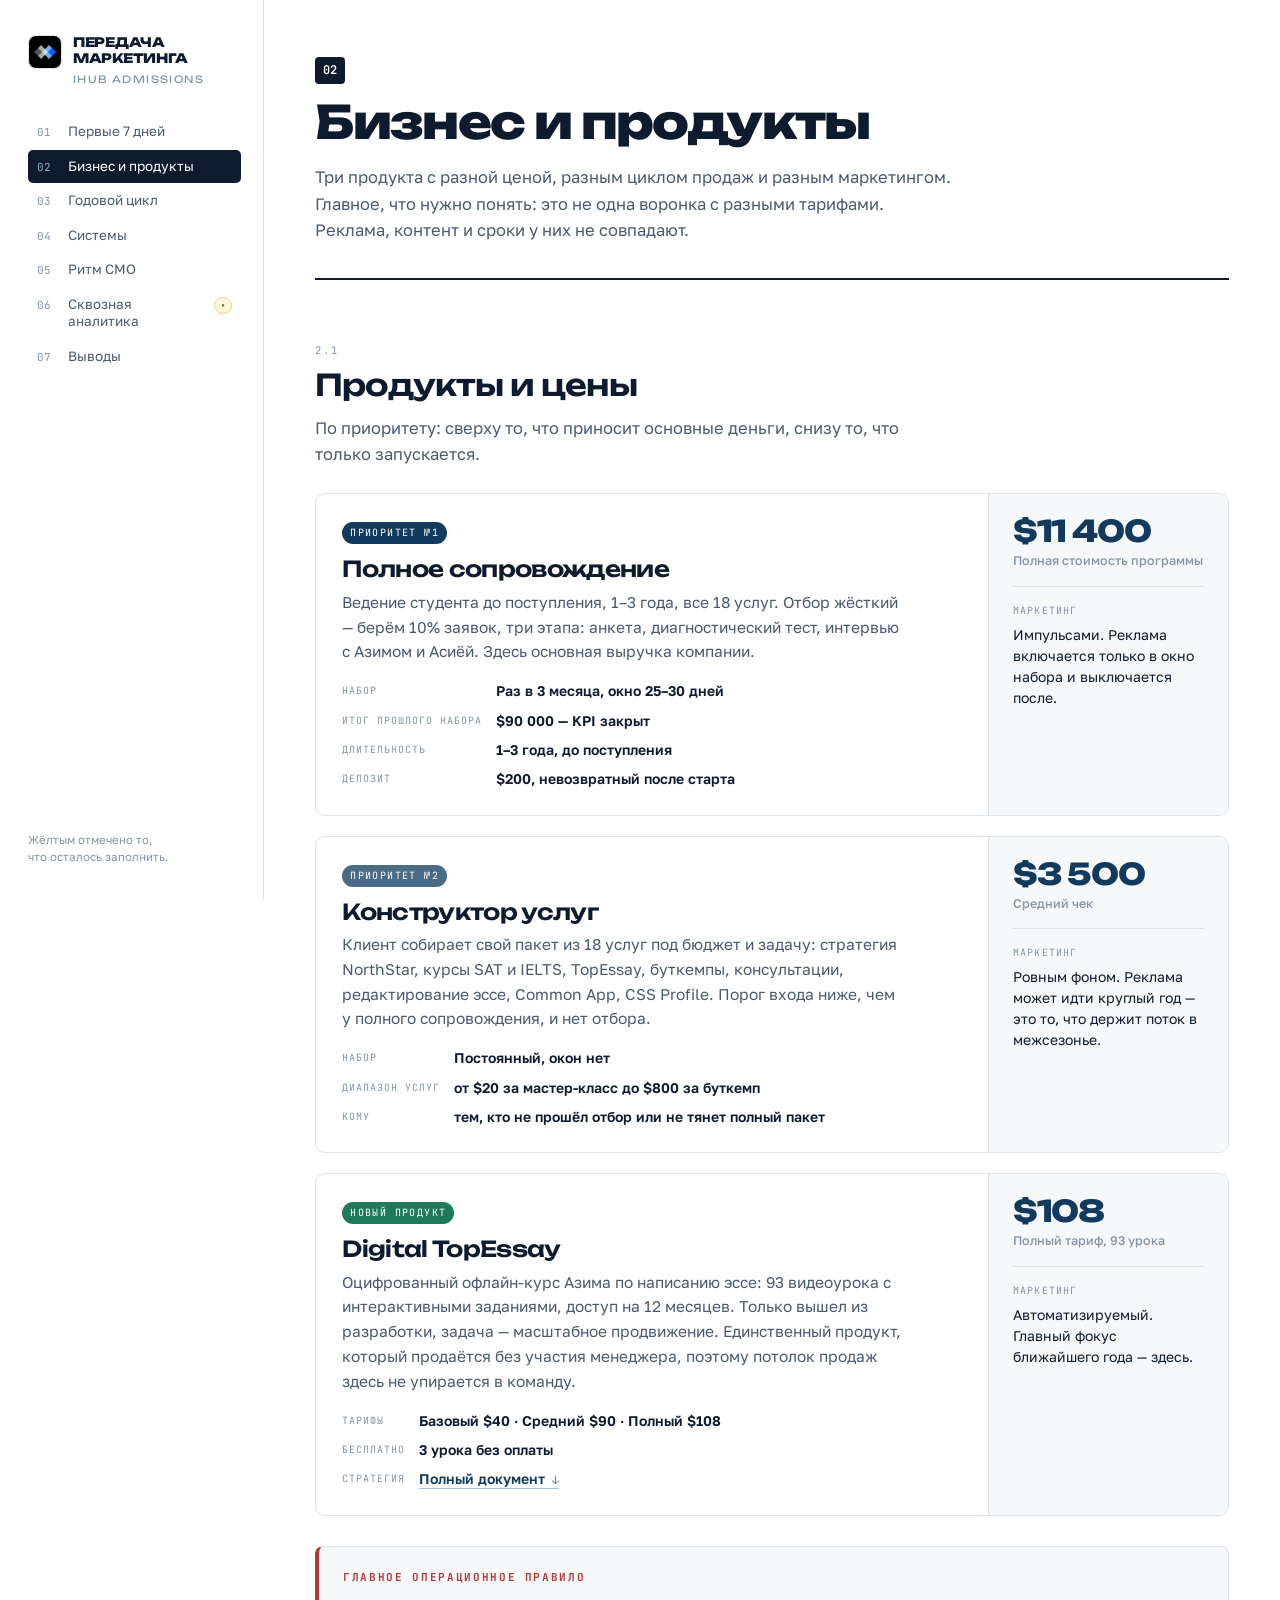
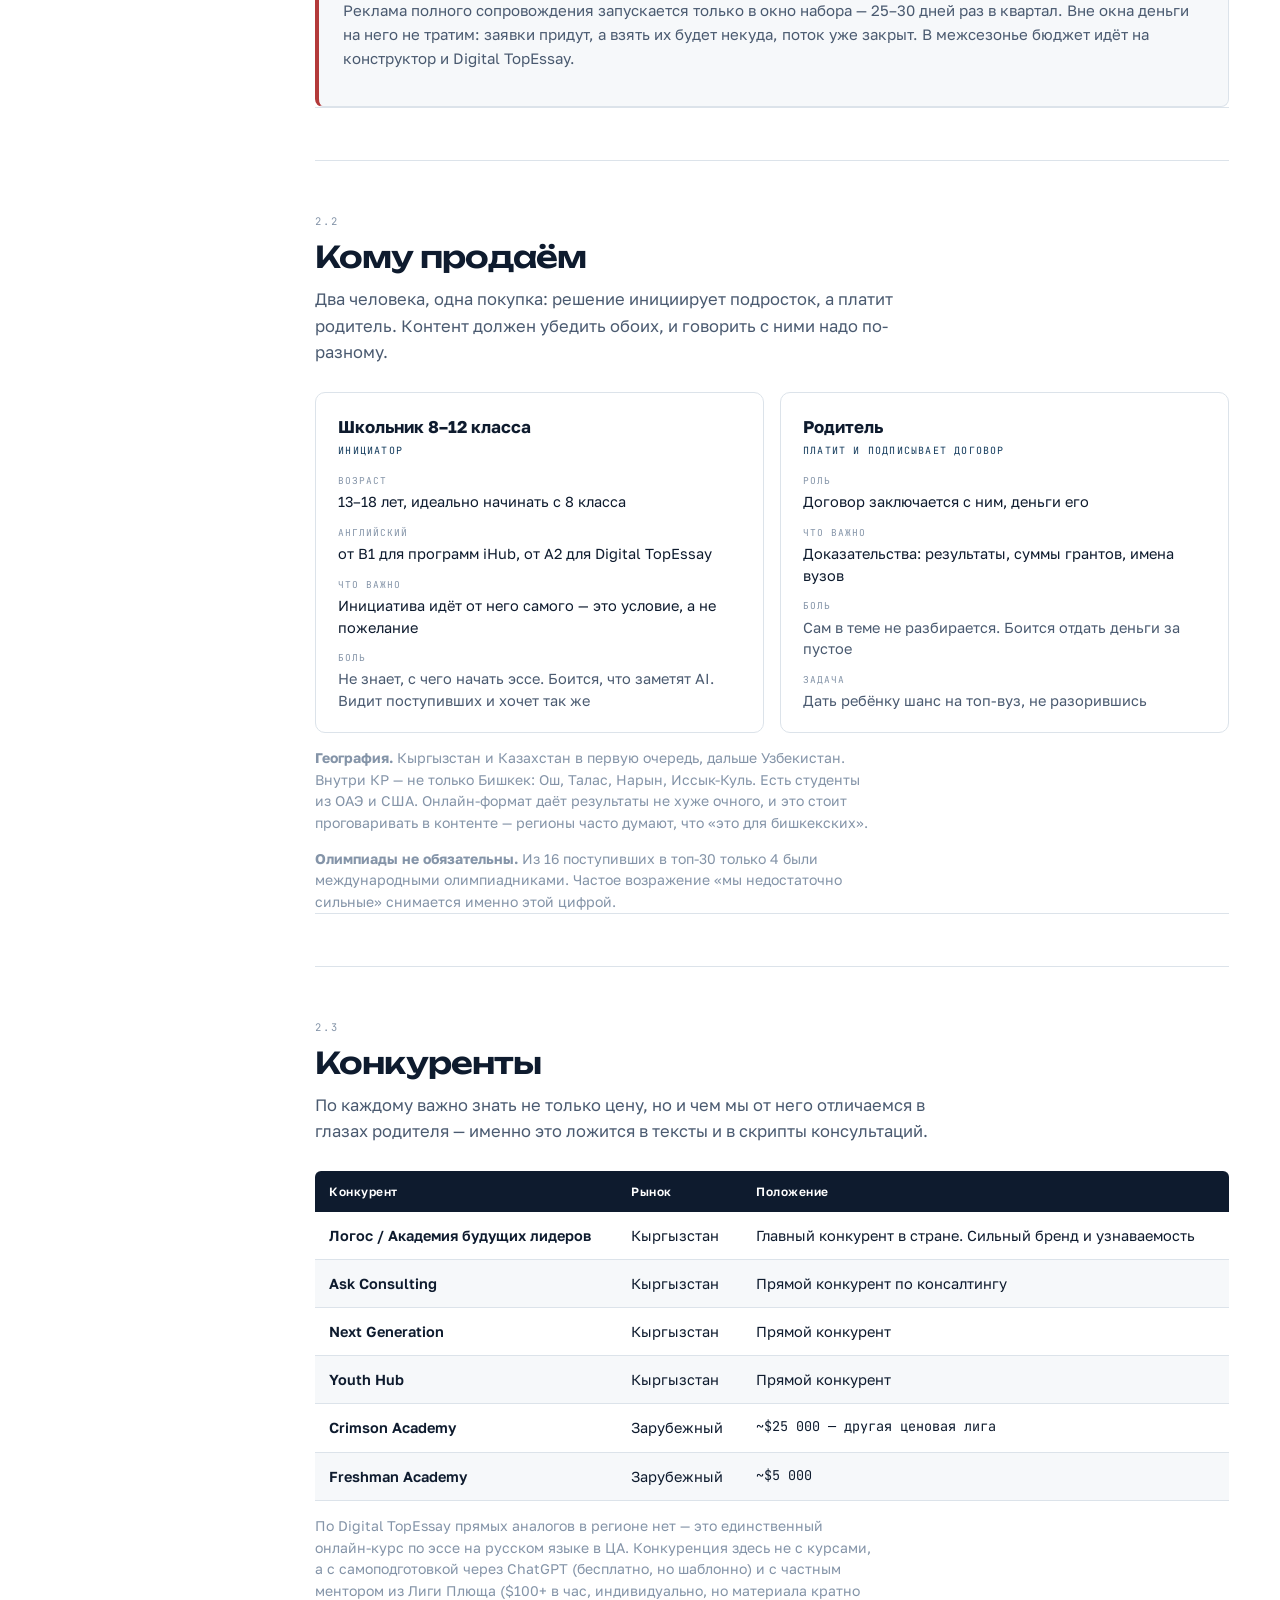
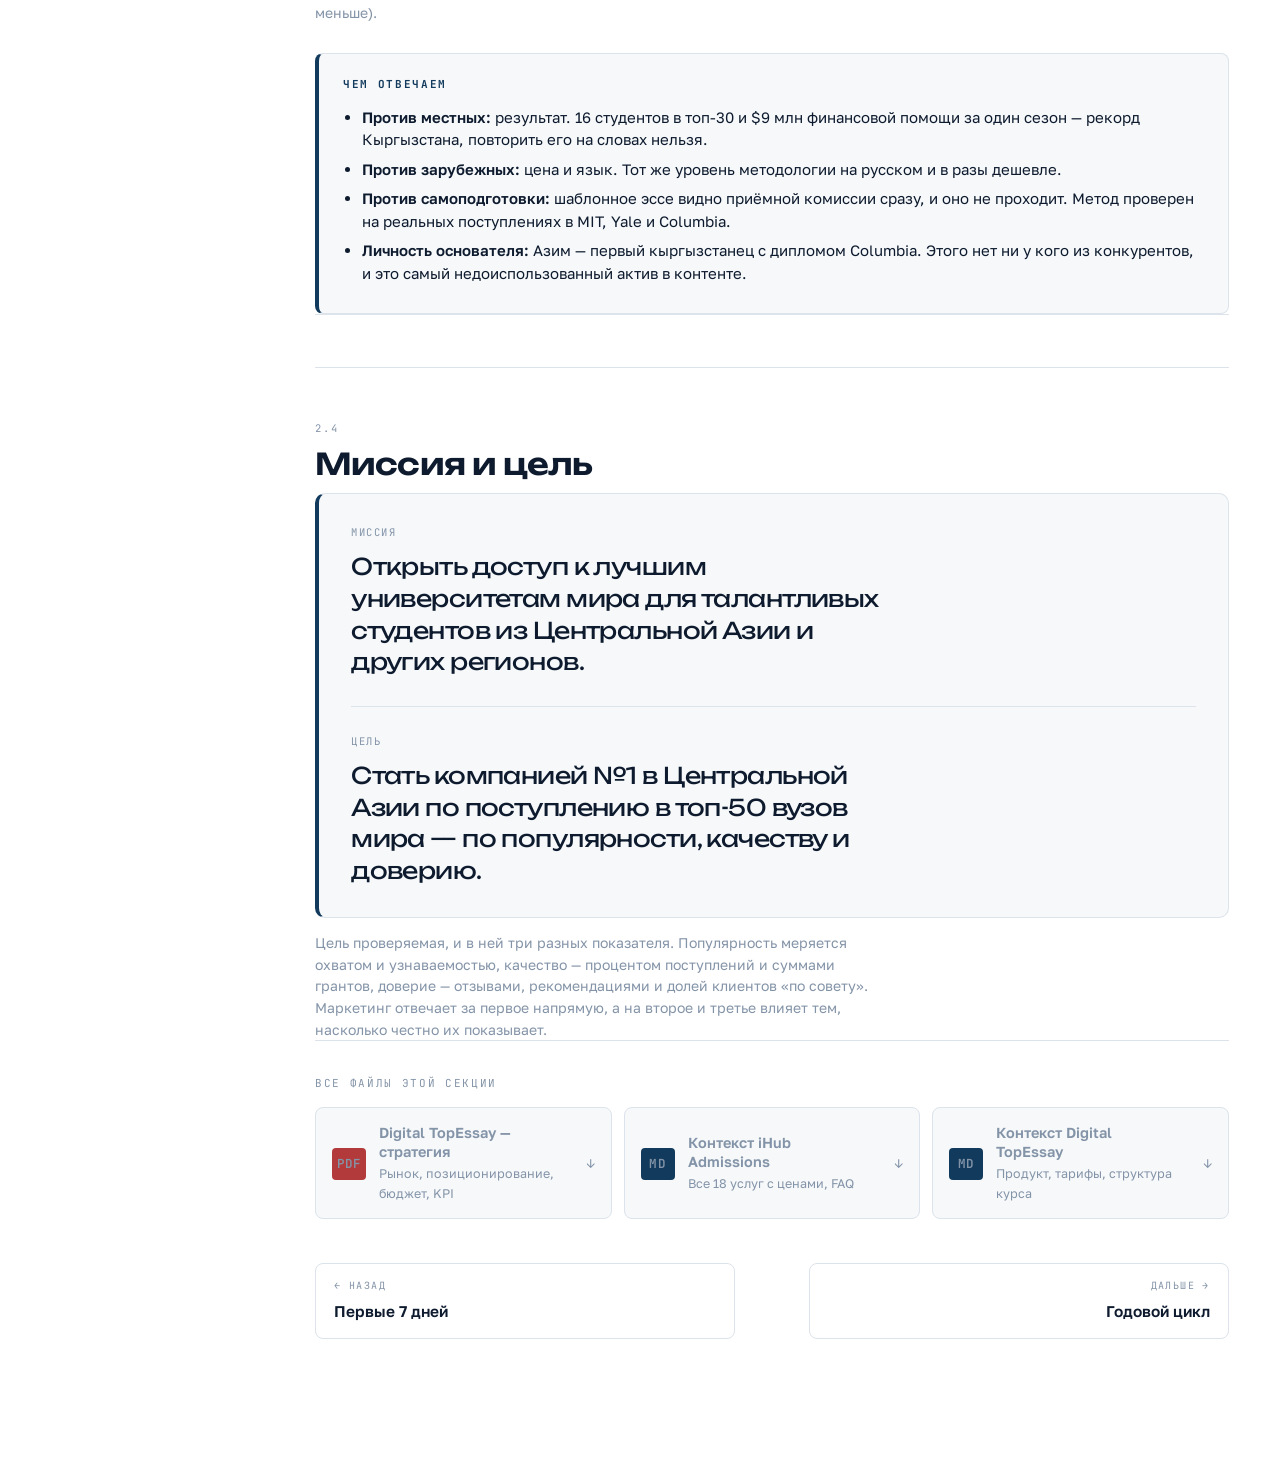
==== commit a2a9c567: "edit 2" ====
--- a/pages/2-biznes.html
+++ b/pages/2-biznes.html
@@ -189,11 +189,7 @@
       <span><b>Контекст Digital TopEssay</b><span>Продукт, тарифы, структура курса</span></span>
       <span class="file-arrow">↓</span>
     </a>
-    <span class="file-card missing">
-      <span class="file-ext">?</span>
-      <span><b>Анализ конкурентов</b><span>Excel — пришли, вставлю</span></span>
-      <span class="file-arrow">↓</span>
-    </span>
+
   </div>
 </div>
 
